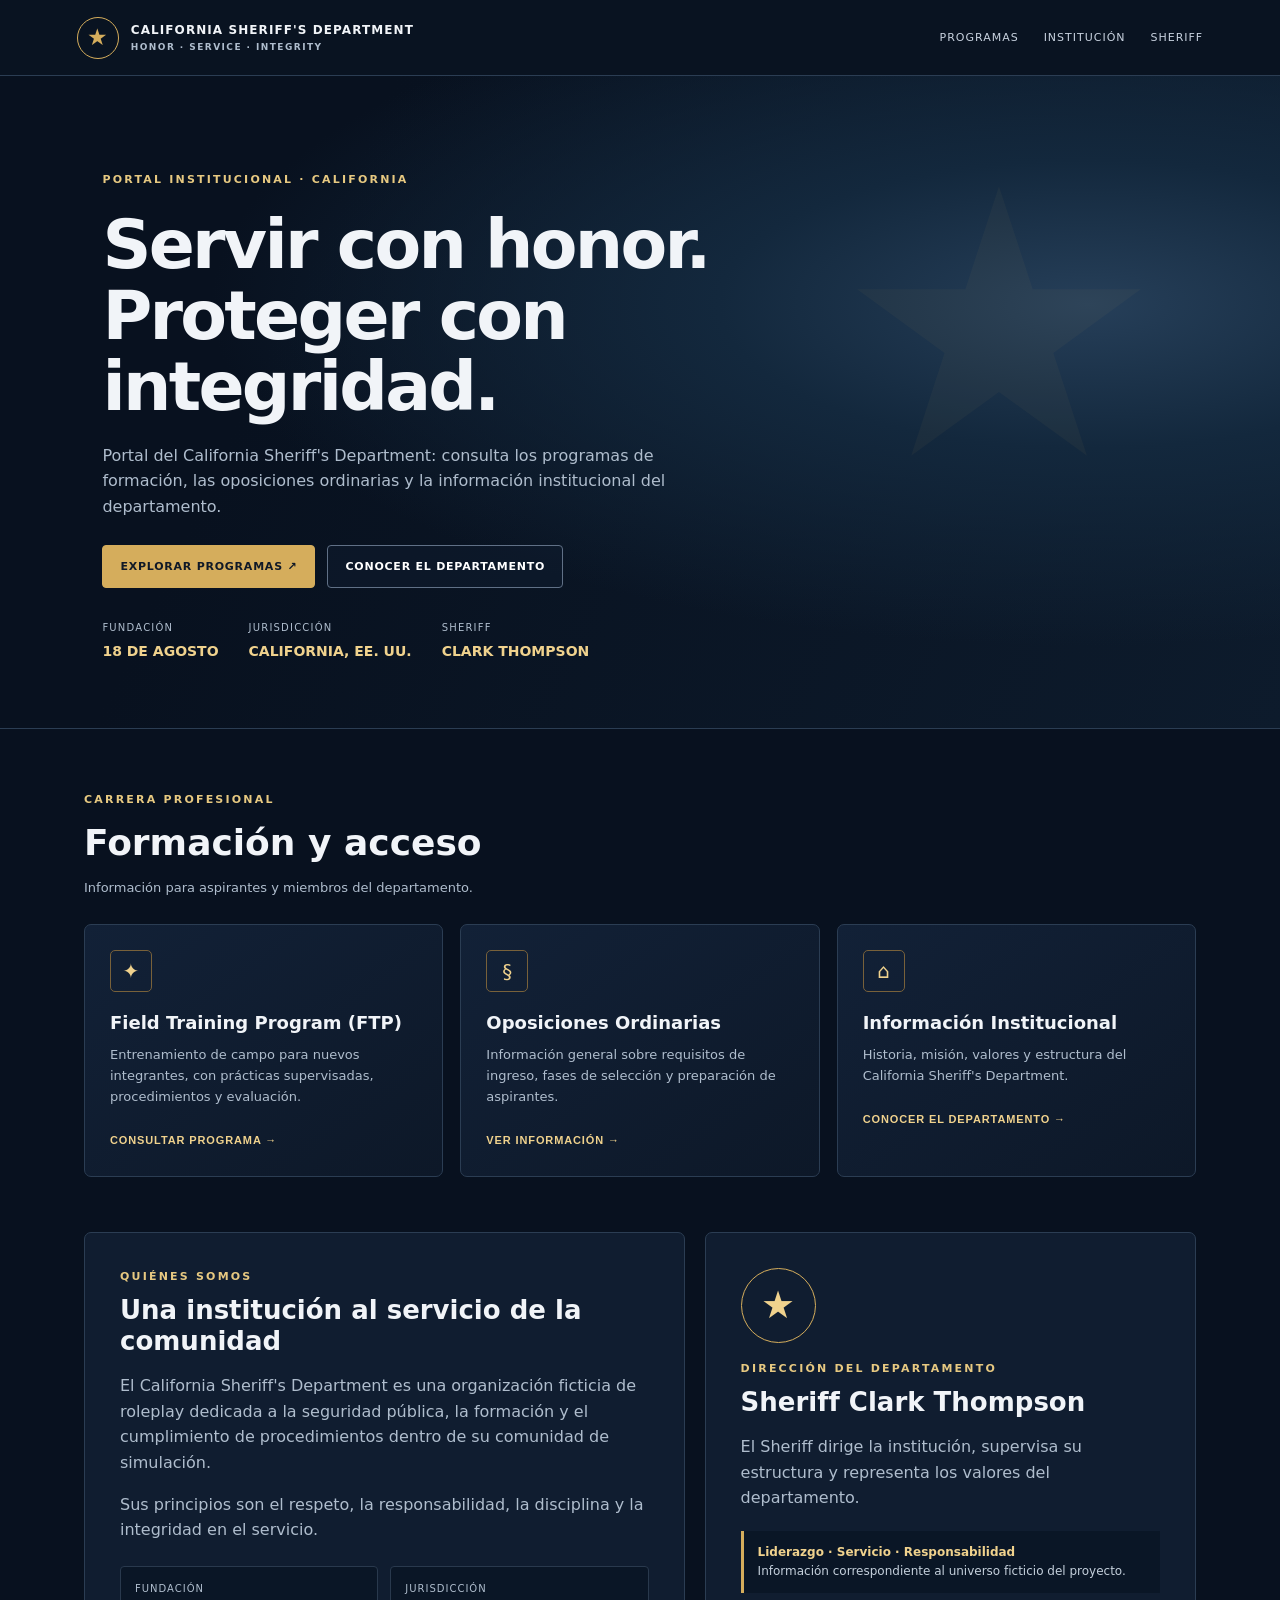
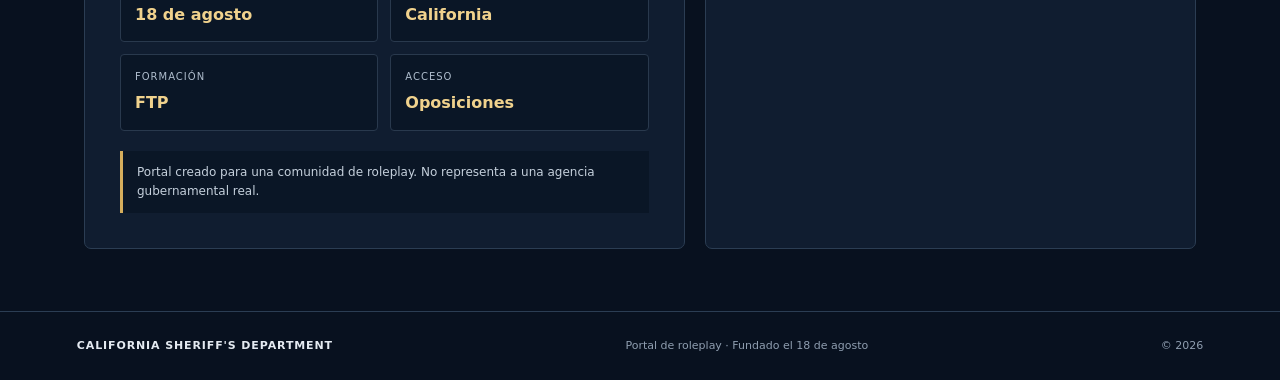
==== sheriff/index.html @ a710b36d "Añade portal del California Sheriff's Department" ====
<!doctype html>
<html lang="es">
<head>
<meta charset="utf-8"><meta name="viewport" content="width=device-width,initial-scale=1">
<meta name="theme-color" content="#091321">
<title>California Sheriff's Department</title>
<style>
:root{--bg:#08111f;--panel:#101d30;--line:#2b3d53;--gold:#d5ad5c;--light:#f1f4f8;--muted:#afbdcd}
*{box-sizing:border-box}html{scroll-behavior:smooth}body{margin:0;background:var(--bg);color:var(--light);font-family:system-ui,-apple-system,"Segoe UI",sans-serif;line-height:1.6}
header{height:76px;display:flex;align-items:center;justify-content:space-between;padding:0 6%;background:#091321;border-bottom:1px solid var(--line);position:sticky;top:0;z-index:5}
.brand{display:flex;align-items:center;gap:12px;font-size:12px;font-weight:850;letter-spacing:.09em}.brand small{display:block;color:var(--muted);font-size:9px;letter-spacing:.16em}.badge{display:grid;place-items:center;width:42px;height:42px;border:1px solid var(--gold);border-radius:50%;color:var(--gold);font-size:23px}
nav{display:flex;gap:25px}nav a{font-size:11px;text-transform:uppercase;letter-spacing:.09em;color:#c8d2df;text-decoration:none}nav a:hover{color:var(--gold)}
.hero{padding:95px 8% 65px;min-height:470px;background:radial-gradient(ellipse at 85% 35%,#263f59 0%,#13283d 24%,transparent 57%),linear-gradient(115deg,#08111f 25%,#0d1b2c);border-bottom:1px solid var(--line);position:relative;overflow:hidden}
.hero:after{content:"★";position:absolute;right:9%;top:10%;font-size:clamp(190px,30vw,370px);line-height:1;color:#d5ad5c;opacity:.045}
.content{position:relative;z-index:1;max-width:760px}.eyebrow{color:#e7c981;text-transform:uppercase;letter-spacing:.2em;font-size:11px;font-weight:800}
h1{font-size:clamp(38px,6vw,68px);line-height:1.05;letter-spacing:-.04em;margin:20px 0}p{color:var(--muted)}.hero p{max-width:600px;font-size:16px}
.actions{display:flex;gap:12px;flex-wrap:wrap;margin:25px 0}.btn{display:inline-block;padding:12px 17px;border-radius:4px;text-decoration:none;font-size:11px;font-weight:800;letter-spacing:.07em;text-transform:uppercase;border:1px solid var(--gold);cursor:pointer}.primary{background:var(--gold);color:#101927}.secondary{color:white;border-color:#607086;background:#101d3077}
.stats{display:flex;gap:30px;flex-wrap:wrap;margin-top:32px;font-size:10px;color:var(--muted);text-transform:uppercase;letter-spacing:.12em}.stats strong{display:block;color:#f0d28d;font-size:14px;letter-spacing:0;margin-top:4px}
main{max-width:1160px;margin:auto;padding:62px 24px}.heading{margin-bottom:25px}.heading h2{font-size:clamp(27px,4vw,36px);margin:6px 0}.heading p{margin:0;font-size:13px}
.cards{display:grid;grid-template-columns:repeat(3,1fr);gap:17px}.card{padding:25px;background:linear-gradient(145deg,#122137,#0d1828);border:1px solid var(--line);border-radius:7px;min-height:220px}.symbol{width:42px;height:42px;display:grid;place-items:center;border:1px solid #78613a;color:#f0d28d;border-radius:5px;font-size:20px;margin-bottom:17px}.card h3{margin:0 0 8px;font-size:18px}.card p{font-size:13px;margin:0 0 18px}.card button{background:none;border:0;color:#f0d28d;padding:0;font-weight:800;font-size:11px;text-transform:uppercase;letter-spacing:.08em;cursor:pointer}
.lower{display:grid;grid-template-columns:1.1fr .9fr;gap:20px;margin-top:55px}.panel{background:var(--panel);border:1px solid var(--line);border-radius:7px;padding:clamp(22px,4vw,35px)}.panel h2{font-size:26px;line-height:1.2;margin:9px 0}.facts{display:grid;grid-template-columns:1fr 1fr;gap:12px;margin-top:23px}.fact{padding:14px;background:#0a1626;border:1px solid #29394d;border-radius:4px}.fact span{display:block;font-size:10px;color:var(--muted);text-transform:uppercase;letter-spacing:.1em}.fact strong{display:block;color:#f0d28d;margin-top:5px}.sheriffstar{font-size:38px;color:#f0d28d;border:1px solid var(--gold);width:75px;height:75px;border-radius:50%;display:grid;place-items:center;margin-bottom:17px}.note{border-left:3px solid var(--gold);background:#0a1626;padding:12px 14px;font-size:12px;margin-top:20px;color:#c5d0dc}
footer{border-top:1px solid var(--line);padding:25px 6%;display:flex;gap:16px;justify-content:space-between;flex-wrap:wrap;color:#8f9eb0;font-size:11px}footer strong{color:#e4eaf1;letter-spacing:.08em}
.overlay{position:fixed;inset:0;background:#000b;display:none;place-items:center;padding:18px;z-index:10}.overlay.show{display:grid}.modal{width:min(590px,100%);background:#101d30;border:1px solid #566980;border-radius:8px;padding:26px}.modalhead{display:flex;justify-content:space-between;gap:12px}.modal h2{margin:0}.modal p,.modal li{color:#c0cbd8;font-size:14px}.close{background:none;color:white;border:1px solid var(--line);border-radius:4px;padding:5px 10px;cursor:pointer}
#menu{display:none;background:none;color:white;border:1px solid var(--line);padding:8px 11px;border-radius:4px}
@media(max-width:760px){header{padding:0 18px}#menu{display:block}nav{display:none;position:absolute;top:75px;left:0;right:0;padding:20px;background:#091321;flex-direction:column;border-bottom:1px solid var(--line)}nav.open{display:flex}.hero{padding:75px 23px 45px;min-height:450px}.cards,.lower{grid-template-columns:1fr}.card{min-height:0}.stats{gap:18px}main{padding:45px 18px}}
</style>
</head>
<body>
<header><a class="brand" href="#inicio" style="color:inherit;text-decoration:none"><span class="badge">★</span><span>CALIFORNIA SHERIFF'S DEPARTMENT<small>HONOR · SERVICE · INTEGRITY</small></span></a><button id="menu" aria-label="Abrir menú">☰ Menú</button><nav id="nav"><a href="#programas">Programas</a><a href="#institucion">Institución</a><a href="#sheriff">Sheriff</a></nav></header>
<section class="hero" id="inicio"><div class="content"><div class="eyebrow">Portal institucional · California</div><h1>Servir con honor.<br>Proteger con integridad.</h1><p>Portal del California Sheriff's Department: consulta los programas de formación, las oposiciones ordinarias y la información institucional del departamento.</p><div class="actions"><a class="btn primary" href="#programas">Explorar programas ↗</a><a class="btn secondary" href="#institucion">Conocer el departamento</a></div><div class="stats"><div>Fundación<strong>18 de agosto</strong></div><div>Jurisdicción<strong>California, EE. UU.</strong></div><div>Sheriff<strong>Clark Thompson</strong></div></div></div></section>
<main>
<section id="programas"><div class="heading"><div class="eyebrow">Carrera profesional</div><h2>Formación y acceso</h2><p>Información para aspirantes y miembros del departamento.</p></div><div class="cards">
<article class="card"><div class="symbol">✦</div><h3>Field Training Program (FTP)</h3><p>Entrenamiento de campo para nuevos integrantes, con prácticas supervisadas, procedimientos y evaluación.</p><button data-open="ftp">Consultar programa →</button></article>
<article class="card"><div class="symbol">§</div><h3>Oposiciones Ordinarias</h3><p>Información general sobre requisitos de ingreso, fases de selección y preparación de aspirantes.</p><button data-open="opos">Ver información →</button></article>
<article class="card"><div class="symbol">⌂</div><h3>Información Institucional</h3><p>Historia, misión, valores y estructura del California Sheriff's Department.</p><button data-open="info">Conocer el departamento →</button></article>
</div></section>
<section class="lower" id="institucion"><div class="panel"><div class="eyebrow">Quiénes somos</div><h2>Una institución al servicio de la comunidad</h2><p>El California Sheriff's Department es una organización ficticia de roleplay dedicada a la seguridad pública, la formación y el cumplimiento de procedimientos dentro de su comunidad de simulación.</p><p>Sus principios son el respeto, la responsabilidad, la disciplina y la integridad en el servicio.</p><div class="facts"><div class="fact"><span>Fundación</span><strong>18 de agosto</strong></div><div class="fact"><span>Jurisdicción</span><strong>California</strong></div><div class="fact"><span>Formación</span><strong>FTP</strong></div><div class="fact"><span>Acceso</span><strong>Oposiciones</strong></div></div><div class="note">Portal creado para una comunidad de roleplay. No representa a una agencia gubernamental real.</div></div>
<div class="panel" id="sheriff"><div class="sheriffstar">★</div><div class="eyebrow">Dirección del departamento</div><h2>Sheriff Clark Thompson</h2><p>El Sheriff dirige la institución, supervisa su estructura y representa los valores del departamento.</p><div class="note"><strong style="color:#f0d28d">Liderazgo · Servicio · Responsabilidad</strong><br>Información correspondiente al universo ficticio del proyecto.</div></div></section>
</main>
<footer><strong>CALIFORNIA SHERIFF'S DEPARTMENT</strong><span>Portal de roleplay · Fundado el 18 de agosto</span><span>© <span id="year"></span></span></footer>
<div class="overlay" id="overlay" role="dialog" aria-modal="true" aria-labelledby="modalTitle"><div class="modal"><div class="modalhead"><h2 id="modalTitle">Información</h2><button class="close" id="close">✕</button></div><div id="modalText"></div></div></div>
<script>
const details={
ftp:{title:"Field Training Program (FTP)",html:"<p>Programa de entrenamiento supervisado para que los nuevos integrantes aprendan procedimientos y demuestren que están preparados para desempeñar sus funciones.</p><ul><li>Inducción y normas del departamento.</li><li>Procedimientos y comunicación por radio.</li><li>Prácticas supervisadas y evaluación.</li><li>Retroalimentación antes de la aprobación final.</li></ul><p>La administración de la comunidad puede definir requisitos y duración.</p>"},
opos:{title:"Oposiciones Ordinarias",html:"<p>Proceso de selección para aspirantes que desean incorporarse al departamento.</p><ul><li>Revisión de requisitos de ingreso.</li><li>Evaluación teórica de normas y procedimientos.</li><li>Entrevista y valoración de aptitudes.</li><li>Instrucciones de incorporación al FTP, si corresponde.</li></ul><p>Aquí se pueden publicar fechas y requisitos de cada convocatoria.</p>"},
info:{title:"Información Institucional",html:"<p>El California Sheriff's Department es una institución ficticia de roleplay, fundada el <strong>18 de agosto</strong> y dirigida por el Sheriff <strong>Clark Thompson</strong>.</p><p>Su misión es fomentar el juego de rol organizado, el profesionalismo y el respeto entre sus integrantes.</p><ul><li>Valores: honor, servicio e integridad.</li><li>Formación: Field Training Program (FTP).</li><li>Acceso: oposiciones ordinarias.</li></ul>"}
};
const overlay=document.getElementById("overlay");
document.querySelectorAll("[data-open]").forEach(b=>b.addEventListener("click",()=>{let d=details[b.dataset.open];document.getElementById("modalTitle").textContent=d.title;document.getElementById("modalText").innerHTML=d.html;overlay.classList.add("show")}));
function close(){overlay.classList.remove("show")}document.getElementById("close").addEventListener("click",close);overlay.addEventListener("click",e=>{if(e.target===overlay)close()});document.addEventListener("keydown",e=>{if(e.key==="Escape")close()});
document.getElementById("menu").addEventListener("click",()=>document.getElementById("nav").classList.toggle("open"));document.querySelectorAll("#nav a").forEach(a=>a.addEventListener("click",()=>document.getElementById("nav").classList.remove("open")));document.getElementById("year").textContent=new Date().getFullYear();
</script>
</body></html>
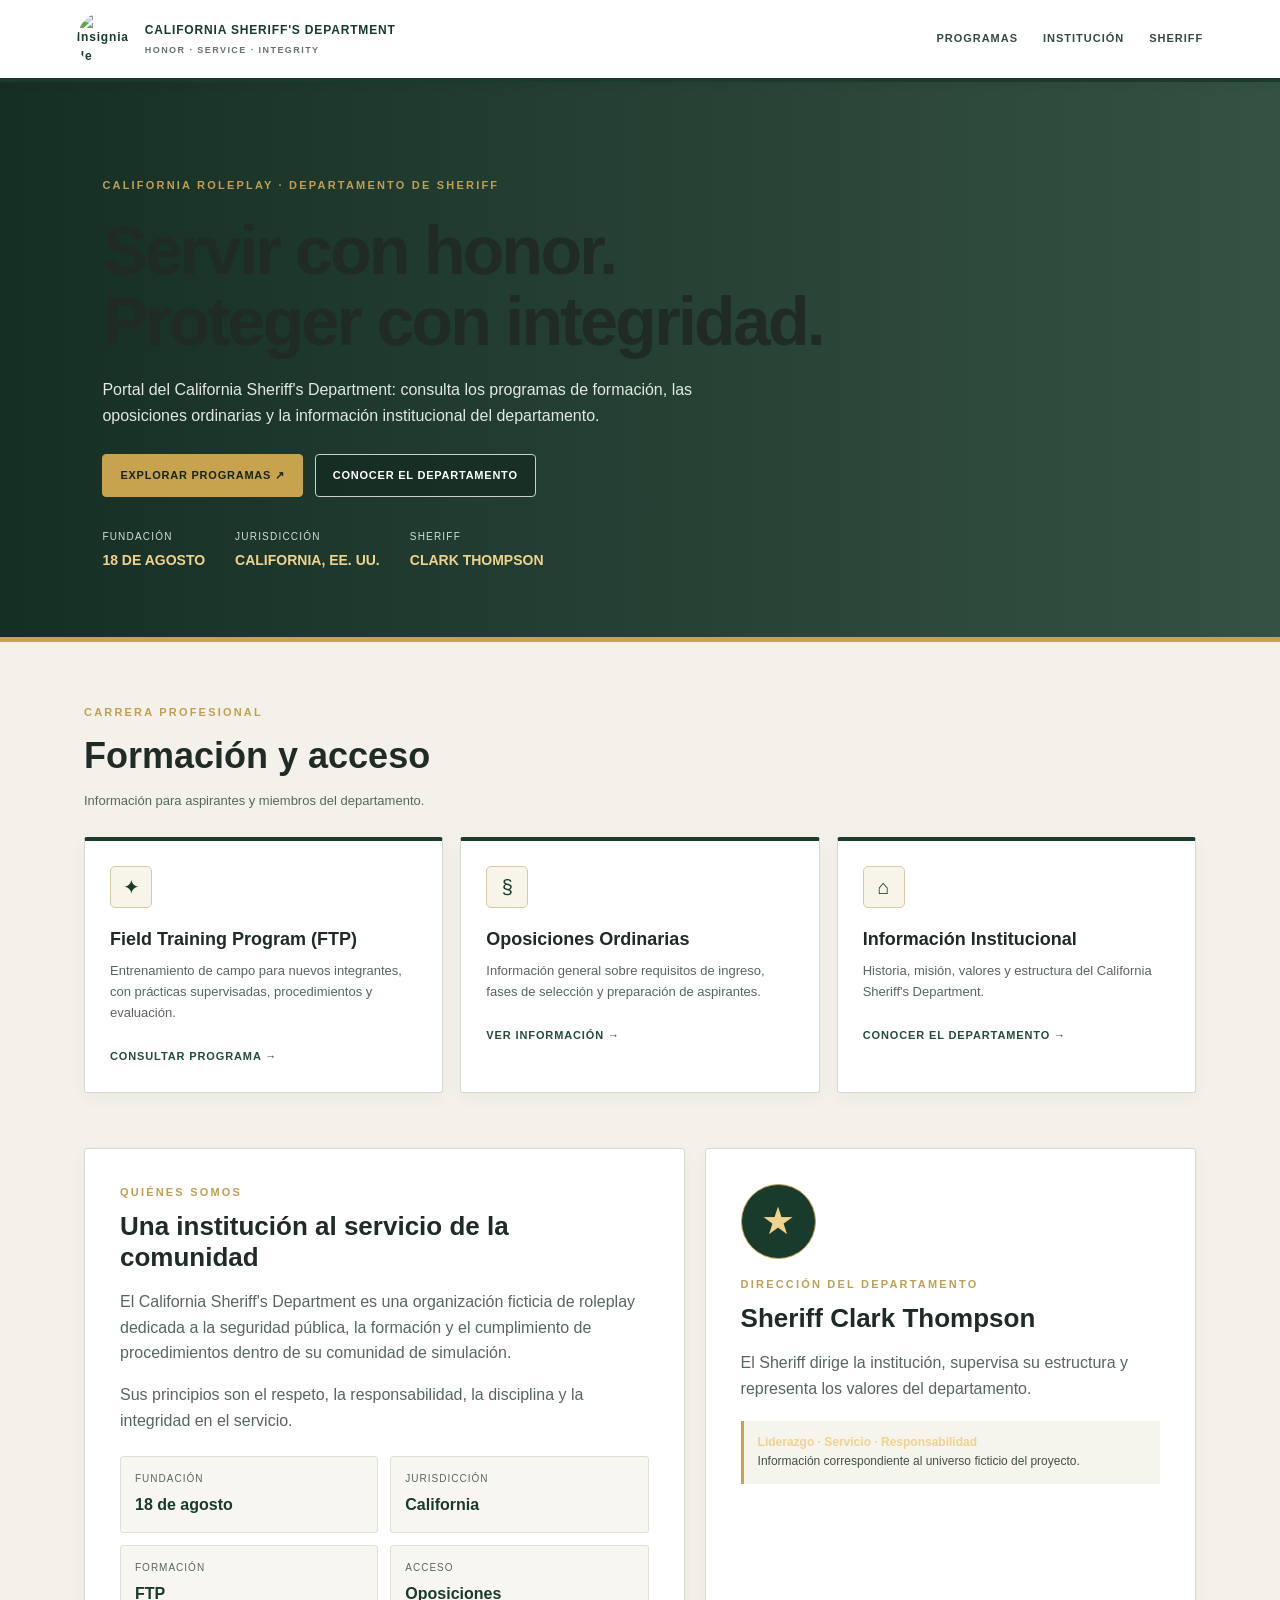
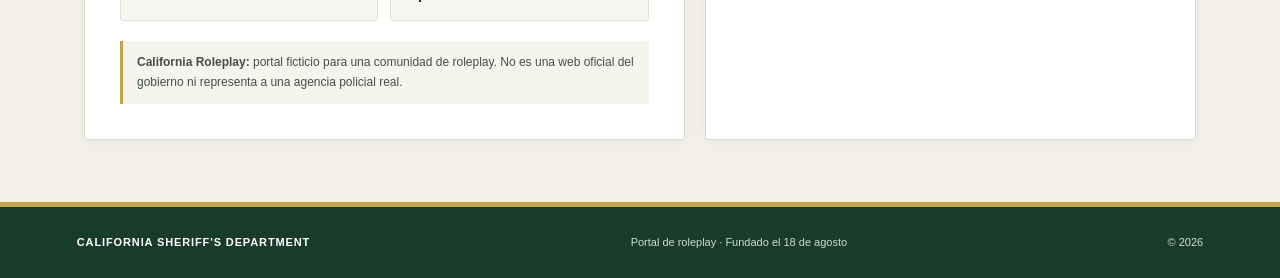
==== commit 99e258a6: "Mejora diseño institucional del portal Sheriff para California Roleplay" ====
--- a/sheriff/index.html
+++ b/sheriff/index.html
@@ -1,40 +1,40 @@
 <!doctype html>
 <html lang="es">
 <head>
-<meta charset="utf-8"><meta name="viewport" content="width=device-width,initial-scale=1">
-<meta name="theme-color" content="#091321">
+<meta charset="utf-8"><meta name="viewport" content="width=device-width,initial-scale=1"><meta name="description" content="Portal de California Roleplay: Field Training Program, oposiciones ordinarias e información institucional del California Sheriff’s Department.">
+<meta name="theme-color" content="#183b2c">
 <title>California Sheriff's Department</title>
 <style>
-:root{--bg:#08111f;--panel:#101d30;--line:#2b3d53;--gold:#d5ad5c;--light:#f1f4f8;--muted:#afbdcd}
-*{box-sizing:border-box}html{scroll-behavior:smooth}body{margin:0;background:var(--bg);color:var(--light);font-family:system-ui,-apple-system,"Segoe UI",sans-serif;line-height:1.6}
-header{height:76px;display:flex;align-items:center;justify-content:space-between;padding:0 6%;background:#091321;border-bottom:1px solid var(--line);position:sticky;top:0;z-index:5}
-.brand{display:flex;align-items:center;gap:12px;font-size:12px;font-weight:850;letter-spacing:.09em}.brand small{display:block;color:var(--muted);font-size:9px;letter-spacing:.16em}.badge{display:grid;place-items:center;width:42px;height:42px;border:1px solid var(--gold);border-radius:50%;color:var(--gold);font-size:23px}
-nav{display:flex;gap:25px}nav a{font-size:11px;text-transform:uppercase;letter-spacing:.09em;color:#c8d2df;text-decoration:none}nav a:hover{color:var(--gold)}
-.hero{padding:95px 8% 65px;min-height:470px;background:radial-gradient(ellipse at 85% 35%,#263f59 0%,#13283d 24%,transparent 57%),linear-gradient(115deg,#08111f 25%,#0d1b2c);border-bottom:1px solid var(--line);position:relative;overflow:hidden}
-.hero:after{content:"★";position:absolute;right:9%;top:10%;font-size:clamp(190px,30vw,370px);line-height:1;color:#d5ad5c;opacity:.045}
-.content{position:relative;z-index:1;max-width:760px}.eyebrow{color:#e7c981;text-transform:uppercase;letter-spacing:.2em;font-size:11px;font-weight:800}
-h1{font-size:clamp(38px,6vw,68px);line-height:1.05;letter-spacing:-.04em;margin:20px 0}p{color:var(--muted)}.hero p{max-width:600px;font-size:16px}
-.actions{display:flex;gap:12px;flex-wrap:wrap;margin:25px 0}.btn{display:inline-block;padding:12px 17px;border-radius:4px;text-decoration:none;font-size:11px;font-weight:800;letter-spacing:.07em;text-transform:uppercase;border:1px solid var(--gold);cursor:pointer}.primary{background:var(--gold);color:#101927}.secondary{color:white;border-color:#607086;background:#101d3077}
-.stats{display:flex;gap:30px;flex-wrap:wrap;margin-top:32px;font-size:10px;color:var(--muted);text-transform:uppercase;letter-spacing:.12em}.stats strong{display:block;color:#f0d28d;font-size:14px;letter-spacing:0;margin-top:4px}
+:root{--bg:#f3f1e9;--panel:#ffffff;--line:#d6d8ce;--gold:#c7a34e;--light:#202b25;--muted:#59665f;--green:#183b2c;--green2:#244d3a;--red:#b63b35}
+*{box-sizing:border-box}html{scroll-behavior:smooth}body{margin:0;background:var(--bg);color:var(--light);font-family:Arial,Helvetica,sans-serif;line-height:1.6}
+header{height:82px;display:flex;align-items:center;justify-content:space-between;padding:0 6%;background:#fff;border-bottom:4px solid var(--green);position:sticky;top:0;z-index:5;box-shadow:0 2px 9px #172b2010}
+.brand{display:flex;align-items:center;gap:13px;font-size:12px;font-weight:850;letter-spacing:.07em;color:var(--green)!important}.brand small{display:block;color:#68736b;font-size:9px;letter-spacing:.16em;margin-top:3px}.badge{display:grid;place-items:center;width:55px;height:55px;flex-shrink:0;border-radius:50%;overflow:hidden;background:#fff}.badge img{width:100%;height:100%;object-fit:contain}
+nav{display:flex;gap:25px}nav a{font-size:11px;text-transform:uppercase;letter-spacing:.09em;color:#344b3d;text-decoration:none;font-weight:750}nav a:hover{color:#9a762c}
+.hero{padding:95px 8% 65px;min-height:480px;background:linear-gradient(90deg,rgba(13,39,28,.96),rgba(20,56,40,.86)),url("https://images.unsplash.com/photo-1500530855697-b586d89ba3ee?auto=format&fit=crop&w=2000&q=85") center 54%/cover;border-bottom:5px solid var(--gold);position:relative;overflow:hidden}
+.hero:after{content:"";position:absolute;right:8%;top:16%;width:clamp(180px,24vw,300px);height:clamp(180px,24vw,300px);background:url("https://commons.wikimedia.org/wiki/Special:Redirect/file/Badge_of_the_San_Diego_County_Sheriff%27s_Department.svg") center/contain no-repeat;opacity:.16;filter:grayscale(1) brightness(0) invert(1)}
+.content{position:relative;z-index:1;max-width:760px}.eyebrow{color:#bfa052;text-transform:uppercase;letter-spacing:.2em;font-size:11px;font-weight:800}
+h1{font-size:clamp(38px,6vw,68px);line-height:1.05;letter-spacing:-.04em;margin:20px 0}p{color:var(--muted)}.hero p{max-width:600px;font-size:16px;color:#e2e8e1}
+.actions{display:flex;gap:12px;flex-wrap:wrap;margin:25px 0}.btn{display:inline-block;padding:12px 17px;border-radius:4px;text-decoration:none;font-size:11px;font-weight:800;letter-spacing:.07em;text-transform:uppercase;border:1px solid var(--gold);cursor:pointer}.primary{background:var(--gold);color:#17251c;border-color:var(--gold)}.secondary{color:white;border-color:#c9d2c9;background:#12271d99}
+.stats{display:flex;gap:30px;flex-wrap:wrap;margin-top:32px;font-size:10px;color:#d3ded4;text-transform:uppercase;letter-spacing:.12em}.stats strong{display:block;color:#f0d28d;font-size:14px;letter-spacing:0;margin-top:4px}
 main{max-width:1160px;margin:auto;padding:62px 24px}.heading{margin-bottom:25px}.heading h2{font-size:clamp(27px,4vw,36px);margin:6px 0}.heading p{margin:0;font-size:13px}
-.cards{display:grid;grid-template-columns:repeat(3,1fr);gap:17px}.card{padding:25px;background:linear-gradient(145deg,#122137,#0d1828);border:1px solid var(--line);border-radius:7px;min-height:220px}.symbol{width:42px;height:42px;display:grid;place-items:center;border:1px solid #78613a;color:#f0d28d;border-radius:5px;font-size:20px;margin-bottom:17px}.card h3{margin:0 0 8px;font-size:18px}.card p{font-size:13px;margin:0 0 18px}.card button{background:none;border:0;color:#f0d28d;padding:0;font-weight:800;font-size:11px;text-transform:uppercase;letter-spacing:.08em;cursor:pointer}
-.lower{display:grid;grid-template-columns:1.1fr .9fr;gap:20px;margin-top:55px}.panel{background:var(--panel);border:1px solid var(--line);border-radius:7px;padding:clamp(22px,4vw,35px)}.panel h2{font-size:26px;line-height:1.2;margin:9px 0}.facts{display:grid;grid-template-columns:1fr 1fr;gap:12px;margin-top:23px}.fact{padding:14px;background:#0a1626;border:1px solid #29394d;border-radius:4px}.fact span{display:block;font-size:10px;color:var(--muted);text-transform:uppercase;letter-spacing:.1em}.fact strong{display:block;color:#f0d28d;margin-top:5px}.sheriffstar{font-size:38px;color:#f0d28d;border:1px solid var(--gold);width:75px;height:75px;border-radius:50%;display:grid;place-items:center;margin-bottom:17px}.note{border-left:3px solid var(--gold);background:#0a1626;padding:12px 14px;font-size:12px;margin-top:20px;color:#c5d0dc}
-footer{border-top:1px solid var(--line);padding:25px 6%;display:flex;gap:16px;justify-content:space-between;flex-wrap:wrap;color:#8f9eb0;font-size:11px}footer strong{color:#e4eaf1;letter-spacing:.08em}
-.overlay{position:fixed;inset:0;background:#000b;display:none;place-items:center;padding:18px;z-index:10}.overlay.show{display:grid}.modal{width:min(590px,100%);background:#101d30;border:1px solid #566980;border-radius:8px;padding:26px}.modalhead{display:flex;justify-content:space-between;gap:12px}.modal h2{margin:0}.modal p,.modal li{color:#c0cbd8;font-size:14px}.close{background:none;color:white;border:1px solid var(--line);border-radius:4px;padding:5px 10px;cursor:pointer}
+.cards{display:grid;grid-template-columns:repeat(3,1fr);gap:17px}.card{padding:25px;background:#fff;border:1px solid var(--line);border-top:4px solid var(--green);border-radius:3px;min-height:220px;box-shadow:0 5px 18px #2036260a}.symbol{width:42px;height:42px;display:grid;place-items:center;border:1px solid #d5cba9;color:var(--green);background:#f7f4e9;border-radius:5px;font-size:20px;margin-bottom:17px}.card h3{margin:0 0 8px;font-size:18px}.card p{font-size:13px;margin:0 0 18px}.card button{background:none;border:0;color:var(--green2);padding:0;font-weight:800;font-size:11px;text-transform:uppercase;letter-spacing:.08em;cursor:pointer}
+.lower{display:grid;grid-template-columns:1.1fr .9fr;gap:20px;margin-top:55px}.panel{background:#fff;border:1px solid var(--line);border-radius:3px;padding:clamp(22px,4vw,35px);box-shadow:0 5px 18px #2036260a}.panel h2{font-size:26px;line-height:1.2;margin:9px 0}.facts{display:grid;grid-template-columns:1fr 1fr;gap:12px;margin-top:23px}.fact{padding:14px;background:#f7f6f0;border:1px solid #e0dfd5;border-radius:3px}.fact span{display:block;font-size:10px;color:var(--muted);text-transform:uppercase;letter-spacing:.1em}.fact strong{display:block;color:var(--green);margin-top:5px}.sheriffstar{font-size:38px;color:#f0d28d;border:1px solid var(--gold);width:75px;height:75px;border-radius:50%;display:grid;place-items:center;margin-bottom:17px;background:var(--green)}.note{border-left:3px solid var(--gold);background:#f5f4ed;padding:12px 14px;font-size:12px;margin-top:20px;color:#445047}
+footer{border-top:5px solid var(--gold);background:var(--green);padding:27px 6%;display:flex;gap:16px;justify-content:space-between;flex-wrap:wrap;color:#d0dbd1;font-size:11px}footer strong{color:#fff;letter-spacing:.08em}
+.overlay{position:fixed;inset:0;background:#000b;display:none;place-items:center;padding:18px;z-index:10}.overlay.show{display:grid}.modal{width:min(590px,100%);background:#fff;color:#202b25;border:1px solid #c5c9bd;border-radius:5px;padding:26px}.modalhead{display:flex;justify-content:space-between;gap:12px}.modal h2{margin:0}.modal p,.modal li{color:#59665f;font-size:14px}.close{background:none;color:#26372c;border:1px solid var(--line);border-radius:4px;padding:5px 10px;cursor:pointer}
 #menu{display:none;background:none;color:white;border:1px solid var(--line);padding:8px 11px;border-radius:4px}
 @media(max-width:760px){header{padding:0 18px}#menu{display:block}nav{display:none;position:absolute;top:75px;left:0;right:0;padding:20px;background:#091321;flex-direction:column;border-bottom:1px solid var(--line)}nav.open{display:flex}.hero{padding:75px 23px 45px;min-height:450px}.cards,.lower{grid-template-columns:1fr}.card{min-height:0}.stats{gap:18px}main{padding:45px 18px}}
 </style>
 </head>
 <body>
-<header><a class="brand" href="#inicio" style="color:inherit;text-decoration:none"><span class="badge">★</span><span>CALIFORNIA SHERIFF'S DEPARTMENT<small>HONOR · SERVICE · INTEGRITY</small></span></a><button id="menu" aria-label="Abrir menú">☰ Menú</button><nav id="nav"><a href="#programas">Programas</a><a href="#institucion">Institución</a><a href="#sheriff">Sheriff</a></nav></header>
-<section class="hero" id="inicio"><div class="content"><div class="eyebrow">Portal institucional · California</div><h1>Servir con honor.<br>Proteger con integridad.</h1><p>Portal del California Sheriff's Department: consulta los programas de formación, las oposiciones ordinarias y la información institucional del departamento.</p><div class="actions"><a class="btn primary" href="#programas">Explorar programas ↗</a><a class="btn secondary" href="#institucion">Conocer el departamento</a></div><div class="stats"><div>Fundación<strong>18 de agosto</strong></div><div>Jurisdicción<strong>California, EE. UU.</strong></div><div>Sheriff<strong>Clark Thompson</strong></div></div></div></section>
+<header><a class="brand" href="#inicio" style="color:inherit;text-decoration:none"><span class="badge"><img src="https://commons.wikimedia.org/wiki/Special:Redirect/file/Badge_of_the_San_Diego_County_Sheriff%27s_Department.svg" alt="Insignia de referencia de sheriff"></span><span>CALIFORNIA SHERIFF'S DEPARTMENT<small>HONOR · SERVICE · INTEGRITY</small></span></a><button id="menu" aria-label="Abrir menú">☰ Menú</button><nav id="nav"><a href="#programas">Programas</a><a href="#institucion">Institución</a><a href="#sheriff">Sheriff</a></nav></header>
+<section class="hero" id="inicio"><div class="content"><div class="eyebrow">California Roleplay · Departamento de Sheriff</div><h1>Servir con honor.<br>Proteger con integridad.</h1><p>Portal del California Sheriff's Department: consulta los programas de formación, las oposiciones ordinarias y la información institucional del departamento.</p><div class="actions"><a class="btn primary" href="#programas">Explorar programas ↗</a><a class="btn secondary" href="#institucion">Conocer el departamento</a></div><div class="stats"><div>Fundación<strong>18 de agosto</strong></div><div>Jurisdicción<strong>California, EE. UU.</strong></div><div>Sheriff<strong>Clark Thompson</strong></div></div></div></section>
 <main>
 <section id="programas"><div class="heading"><div class="eyebrow">Carrera profesional</div><h2>Formación y acceso</h2><p>Información para aspirantes y miembros del departamento.</p></div><div class="cards">
 <article class="card"><div class="symbol">✦</div><h3>Field Training Program (FTP)</h3><p>Entrenamiento de campo para nuevos integrantes, con prácticas supervisadas, procedimientos y evaluación.</p><button data-open="ftp">Consultar programa →</button></article>
 <article class="card"><div class="symbol">§</div><h3>Oposiciones Ordinarias</h3><p>Información general sobre requisitos de ingreso, fases de selección y preparación de aspirantes.</p><button data-open="opos">Ver información →</button></article>
 <article class="card"><div class="symbol">⌂</div><h3>Información Institucional</h3><p>Historia, misión, valores y estructura del California Sheriff's Department.</p><button data-open="info">Conocer el departamento →</button></article>
 </div></section>
-<section class="lower" id="institucion"><div class="panel"><div class="eyebrow">Quiénes somos</div><h2>Una institución al servicio de la comunidad</h2><p>El California Sheriff's Department es una organización ficticia de roleplay dedicada a la seguridad pública, la formación y el cumplimiento de procedimientos dentro de su comunidad de simulación.</p><p>Sus principios son el respeto, la responsabilidad, la disciplina y la integridad en el servicio.</p><div class="facts"><div class="fact"><span>Fundación</span><strong>18 de agosto</strong></div><div class="fact"><span>Jurisdicción</span><strong>California</strong></div><div class="fact"><span>Formación</span><strong>FTP</strong></div><div class="fact"><span>Acceso</span><strong>Oposiciones</strong></div></div><div class="note">Portal creado para una comunidad de roleplay. No representa a una agencia gubernamental real.</div></div>
+<section class="lower" id="institucion"><div class="panel"><div class="eyebrow">Quiénes somos</div><h2>Una institución al servicio de la comunidad</h2><p>El California Sheriff's Department es una organización ficticia de roleplay dedicada a la seguridad pública, la formación y el cumplimiento de procedimientos dentro de su comunidad de simulación.</p><p>Sus principios son el respeto, la responsabilidad, la disciplina y la integridad en el servicio.</p><div class="facts"><div class="fact"><span>Fundación</span><strong>18 de agosto</strong></div><div class="fact"><span>Jurisdicción</span><strong>California</strong></div><div class="fact"><span>Formación</span><strong>FTP</strong></div><div class="fact"><span>Acceso</span><strong>Oposiciones</strong></div></div><div class="note"><strong>California Roleplay:</strong> portal ficticio para una comunidad de roleplay. No es una web oficial del gobierno ni representa a una agencia policial real.</div></div>
 <div class="panel" id="sheriff"><div class="sheriffstar">★</div><div class="eyebrow">Dirección del departamento</div><h2>Sheriff Clark Thompson</h2><p>El Sheriff dirige la institución, supervisa su estructura y representa los valores del departamento.</p><div class="note"><strong style="color:#f0d28d">Liderazgo · Servicio · Responsabilidad</strong><br>Información correspondiente al universo ficticio del proyecto.</div></div></section>
 </main>
 <footer><strong>CALIFORNIA SHERIFF'S DEPARTMENT</strong><span>Portal de roleplay · Fundado el 18 de agosto</span><span>© <span id="year"></span></span></footer>
